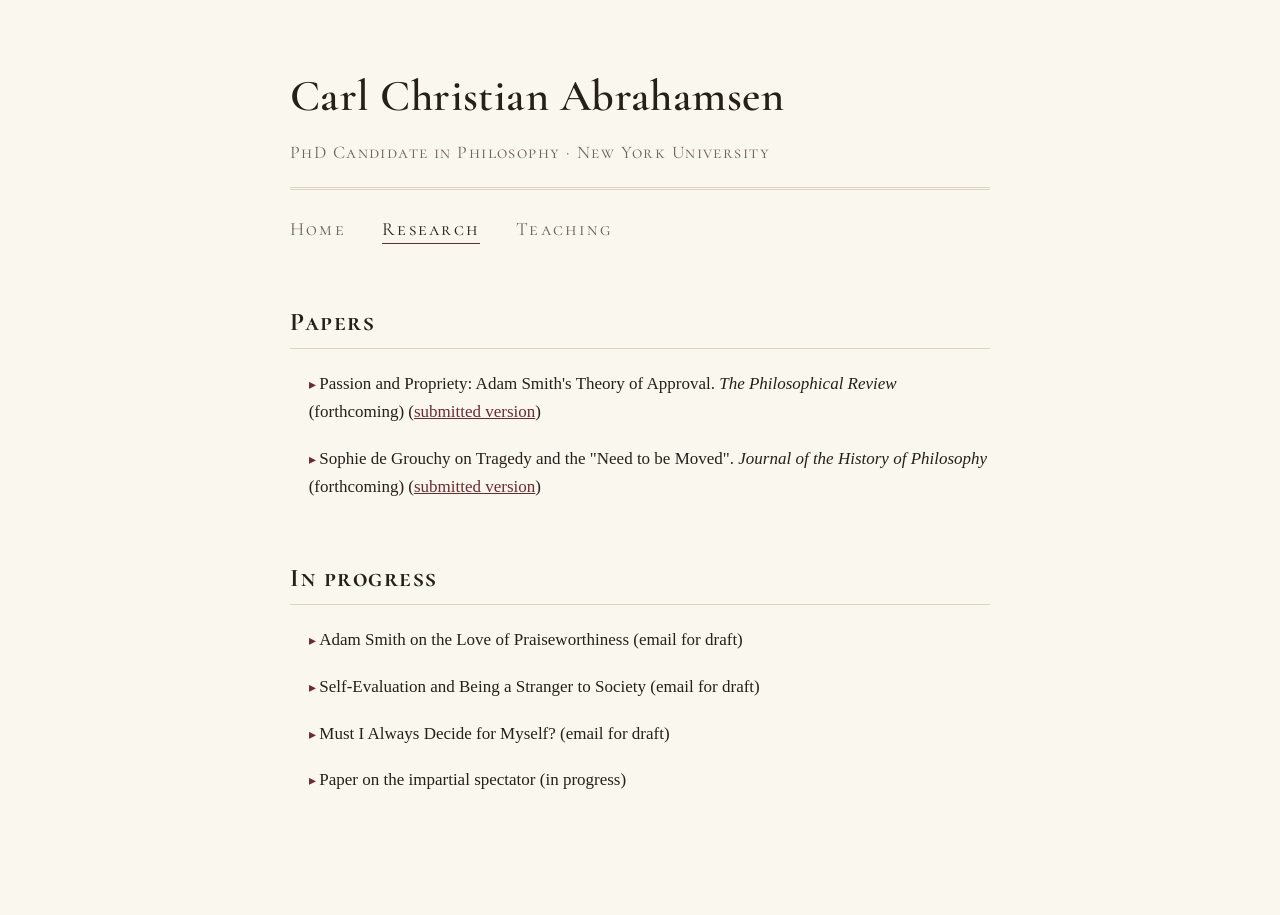
==== research.html @ 4294d1a7 "Add files via upload" ====
<!DOCTYPE html>
<html lang="en">
<head>
<meta charset="UTF-8">
<meta name="viewport" content="width=device-width, initial-scale=1">
<title>Research &middot; Carl Christian Abrahamsen</title>
<link rel="preconnect" href="https://fonts.googleapis.com">
<link rel="preconnect" href="https://fonts.gstatic.com" crossorigin>
<link href="https://fonts.googleapis.com/css2?family=Cormorant+Garamond:ital,wght@0,400;0,600;1,400&display=swap" rel="stylesheet">
<link rel="stylesheet" href="style.css">
</head>
<body>

<div class="page">

  <header class="site-header">
    <h1 class="name">Carl Christian Abrahamsen</h1>
    <p class="role">PhD Candidate in Philosophy &middot; New York University</p>
    <hr class="rule">
    <nav class="site-nav">
      <a href="index.html">Home</a>
      <a href="research.html" class="active">Research</a>
      <a href="teaching.html">Teaching</a>
    </nav>
  </header>

  <h2 class="section">Papers</h2>

  <details>
    <summary>Passion and Propriety: Adam Smith's Theory of Approval. <i>The Philosophical Review</i> (forthcoming) (<a href="PandP.pdf" target="_blank">submitted version</a>)</summary>
    <p>For sentimentalists like Hume, the most basic objects of our
    approval are actions or character traits that cause pleasure. But Adam
    Smith instead takes as the fundamental object of approval the <i>propriety</i> of
    sentiments: a sentiment's being &lsquo;suited&rsquo; and &lsquo;proportionate&rsquo; to its cause.
    Yet he is not particularly clear about what it is for a sentiment to match an
    object in this way. Moreover, extant interpretations are unsatisfying,
    because they generally fail to make sense of Smith's claim that, in judging
    of your sentiment's propriety, I use my own sentiment as a &ldquo;rule or canon&rdquo;
    for yours (TMS I.i.iii.9). This article provides a novel account of Smithian
    propriety, based on the idea that Smith sees our sentiments as
    representations of value. Sentimental propriety, on this account, is a kind
    of <i>representational correctness</i>; I judge your sentiment to be proper just
    insofar as I share your sentimental perspective on the relevant object.</p>
  </details>

  <details>
    <summary>Sophie de Grouchy on Tragedy and the "Need to be Moved". <i>Journal of the History of Philosophy</i> (forthcoming) (<a href="NtbM.pdf" target="_blank">submitted version</a>)</summary>
    <p>Sophie de Grouchy discusses tragedy, or more broadly, &ldquo;spectacles
    of suffering,&rdquo; at length as part of her theory of sympathy and human psychology.
    Yet her account of tragedy, centered around an appeal to our &ldquo;need to be moved,&rdquo;
    is elusive, and there has been relatively little discussion of it in the secondary
    literature. I reconstruct this account by placing it in the context of Grouchy's
    general physiological approach to human psychology, and, in particular, her
    discussion of the development of our faculties. Given this background, we can see
    the need to be moved as expressing the fact that we require strong emotions, both
    as adults and in childhood, in order to develop and maintain our capacities for
    feeling. I also argue that this kind of account constitutes a break with the standard
    eighteenth-century approach to tragedy, which is governed by the assumption that
    our experience of tragedy is overall pleasurable.</p>
  </details>

  <h2 class="section">In progress</h2>

  <details>
    <summary>Adam Smith on the Love of Praiseworthiness (email for draft)</summary>
    <p>For Smith, acting morally is acting with regard to what would garner approval from the perspective of the other. In this sense, Smith is part of an early modern ethical tradition that I call esteem theory, which makes the regard for esteem both the central moral motive and in some ways the ground of morality. Yet Smith is also sensitive to worries, from Rousseau and others, that the desire for esteem can degenerate into deference and deception. For this reason he is careful to distinguish between what he calls the love of praise and the love of praiseworthiness. I offer a new interpretation of the love of praiseworthiness, on which the love of praiseworthiness is the desire to be such that one can praise oneself. Central to this interpretation is a distinction between what I call the subject-sides and the object-sides of praise.</p>
  </details>

  <details>
    <summary>Self-Evaluation and Being a Stranger to Society (email for draft)</summary>
    <p>Abstract coming!</p>
  </details>

  <details>
    <summary>Must I Always Decide for Myself? (email for draft)</summary>
    <p>I can decide to do the dishes or strive to be kinder. Can I, in the same sense, decide for you to do the dishes or to strive be kinder? Orthodoxy in the philosophy of action holds that this is not the case: decisions and intentions are, in some sense, irreducibly first-personal. I show that the standard arguments for this view, from the control condition and the right-way-causation condition, all fail; there is no special causal connection that holds only between my decisions and my actions and not between my decisions and your actions.
    <br><br>
    Yet I do think there is a difference between the kind of practical-deliberative stance I can take towards my own actions and the ones I can take towards yours. This difference has to do with the sense in which decisions function as <i>reasons</i>. In the kind of second-personal cases we would ordinarily call &lsquo;deciding for others,&rsquo; you take my practical-deliberative attitude as a reason for acting; you do the dishes at least in part because I advised or commanded you to do so. But when I decide to do something myself, it is at least sometimes the case that I act from that decision <i>without</i> taking that decision itself as a reason for action. This feature can be obscured by the fact that many, if not most, of our ordinary decisions have a structure more like the second-personal case; our nature as temporally extended creatures means we must often relate to our earlier decisions as we do to advice or commands. Hence, while there is a core kind of practical-deliberative stance that is essentially first-personal, the ordinary notion of decision is not.</p>
  </details>

  <details>
    <summary>Paper on the impartial spectator (in progress)</summary>
    <p>The approval of the impartial spectator, for Smith, is the final and most authoritative &ldquo;measure&rdquo; of what is morally right. But what gives such authority to <i>impartiality</i> in particular? I offer a novel suggestion, namely that the authority of impartiality arises from the structure of our judgments of approval, which consists in seeing whether our sentiments can be shared with an other. The significance of impartiality lies in this connection to shareability; the approval of the impartial spectator is authoritative because it picks out those sentiments which are universally shareable, or what is equivalent, those sentiments which are shareable with the other as such. Notably, this interpretation conflicts with widespread &lsquo;Humean&rsquo; interpretations on which the impartial spectator is a conventionally established standard for our patterns of approval; on my reading, a commitment to the perspective of the impartial spectator is implicit in the very activity of self-evaluation.</p>
  </details>

</div>

</body>
</html>
---- style.css ----
:root {
  --paper: #FAF7EF;
  --ink: #262019;
  --ink-soft: #6E6558;
  --rule: #DDD3C0;
  --accent: #6E2A30;
  --accent-soft: #954D53;
  --max-width: 700px;
}

* { box-sizing: border-box; }

body {
  background: var(--paper);
  color: var(--ink);
  font-family: "Palatino Linotype", Palatino, "Palatino LT STD", Georgia, serif;
  font-size: 17px;
  line-height: 1.65;
  margin: 0;
  padding: 3.5em 1.5em 6em;
}

.page {
  max-width: var(--max-width);
  margin: 0 auto;
}

/* -- header -- */

header.site-header {
  margin-bottom: 2.2em;
  overflow: hidden; /* clear the floated portrait if present */
}

h1.name {
  font-family: "Cormorant Garamond", "Palatino Linotype", serif;
  font-size: 2.6em;
  font-weight: 600;
  letter-spacing: 0.01em;
  margin: 0;
  color: var(--ink);
}

p.role {
  font-family: "Cormorant Garamond", serif;
  font-variant: small-caps;
  letter-spacing: 0.08em;
  color: var(--ink-soft);
  font-size: 1.05em;
  margin: 0.3em 0 1.1em;
}

.rule {
  border: none;
  border-top: 1px solid var(--rule);
  border-bottom: 1px solid var(--rule);
  height: 3px;
  margin: 0 0 1.4em;
}

nav.site-nav {
  font-family: "Cormorant Garamond", serif;
  font-variant: small-caps;
  letter-spacing: 0.12em;
  font-size: 1.1em;
}

nav.site-nav a {
  color: var(--ink-soft);
  text-decoration: none;
  margin-right: 1.6em;
  padding-bottom: 3px;
}

nav.site-nav a:hover { color: var(--accent); }

nav.site-nav a.active {
  color: var(--ink);
  border-bottom: 1px solid var(--accent);
}

/* -- portrait -- */

.portrait {
  float: right;
  width: 180px;
  margin: 0 0 1em 2em;
  text-align: center;
}

.portrait img {
  width: 100%;
  border-radius: 3px;
  border: 1px solid var(--rule);
  display: block;
}

.portrait figcaption {
  font-style: italic;
  color: var(--ink-soft);
  font-size: 0.85em;
  margin-top: 0.5em;
}

/* -- body text -- */

p.lede::first-letter {
  font-family: "Cormorant Garamond", serif;
  font-size: 3.2em;
  float: left;
  line-height: 0.75;
  padding: 0.05em 0.08em 0 0;
  color: var(--accent);
}

a { color: var(--accent); }
a:hover { color: var(--accent-soft); }

h2.section {
  font-family: "Cormorant Garamond", serif;
  font-variant: small-caps;
  letter-spacing: 0.06em;
  font-size: 1.5em;
  color: var(--ink);
  border-bottom: 1px solid var(--rule);
  padding-bottom: 0.2em;
  margin-top: 2.2em;
}

/* -- abstracts -- */

details { margin-bottom: 1.1em; }

details summary {
  cursor: pointer;
  padding-left: 1.1em;
  list-style: none;
}

details summary::-webkit-details-marker { display: none; }

details summary::before {
  content: "▸ ";
  color: var(--accent);
  font-size: 0.85em;
}

details[open] summary::before {
  content: "▾ ";
  color: var(--accent);
  font-size: 0.85em;
}

details p {
  color: var(--ink-soft);
  margin: 0.6em 0 0 1.6em;
  padding-left: 0.6em;
  border-left: 2px solid var(--rule);
}

/* -- teaser list (home) -- */

ul.teaser-list { list-style: none; padding: 0; margin: 0.6em 0 0; }
ul.teaser-list li { margin-bottom: 0.8em; }
ul.teaser-list .venue { color: var(--ink-soft); font-size: 0.92em; }

/* -- teaching lists -- */

ul.plain-list { margin: 0.4em 0 1.4em; padding-left: 1.2em; }
ul.plain-list li { margin-bottom: 0.5em; }

/* -- footer -- */

footer.site-footer {
  margin-top: 3em;
  padding-top: 1em;
  border-top: 1px solid var(--rule);
  color: var(--ink-soft);
  font-size: 0.85em;
}

/* -- responsive -- */

@media (max-width: 520px) {
  body { padding: 2em 1.2em 4em; font-size: 16px; }
  h1.name { font-size: 2em; }
  .portrait { float: none; width: 140px; margin: 0 auto 1.4em; }
}

/* -- accessibility -- */

a:focus-visible, details summary:focus-visible, nav.site-nav a:focus-visible {
  outline: 2px solid var(--accent);
  outline-offset: 2px;
}
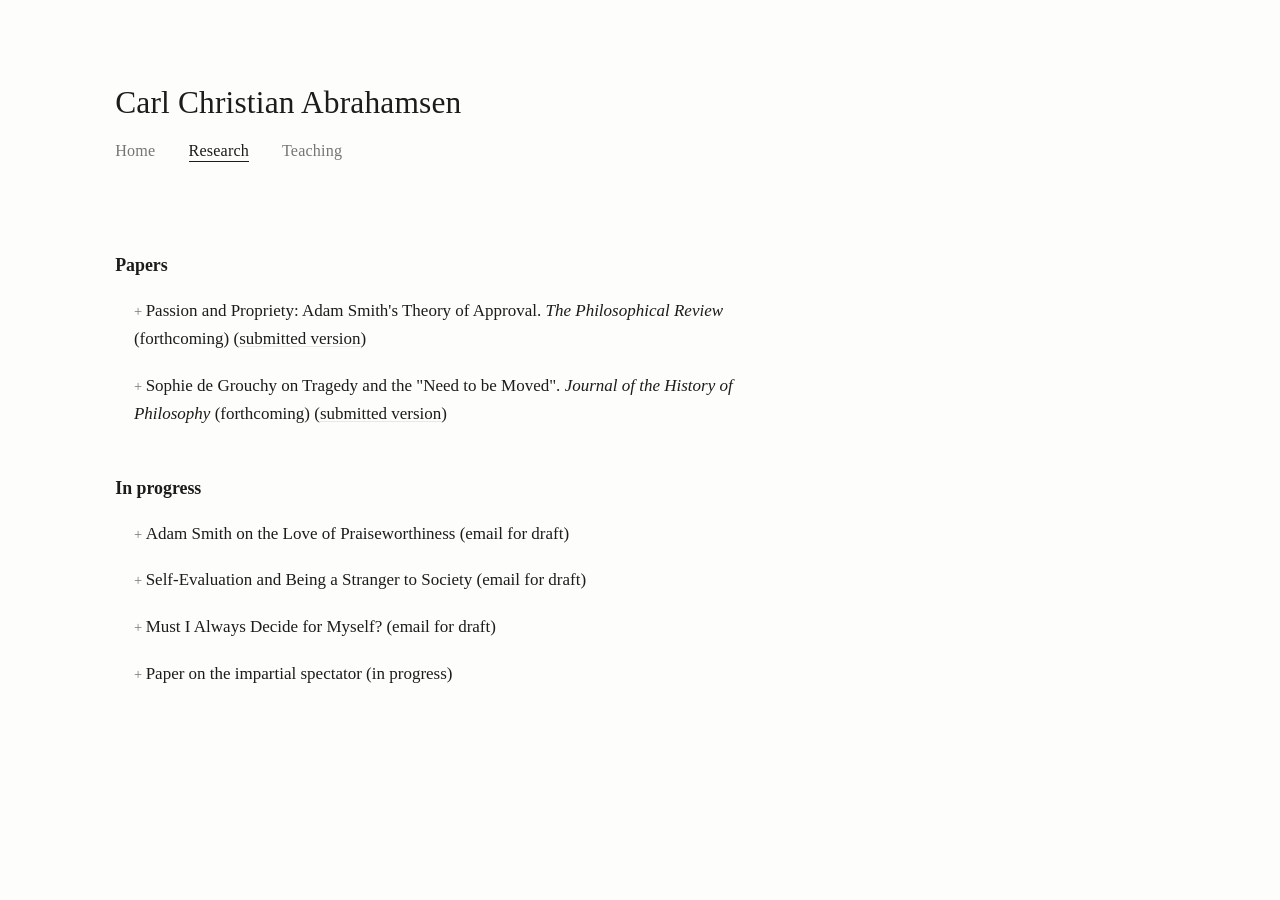
==== commit e4e368d2: "Update research.html" ====
--- a/research.html
+++ b/research.html
@@ -15,7 +15,6 @@
 
   <header class="site-header">
     <h1 class="name">Carl Christian Abrahamsen</h1>
-    <p class="role">PhD Candidate in Philosophy &middot; New York University</p>
     <hr class="rule">
     <nav class="site-nav">
       <a href="index.html">Home</a>
--- a/style.css
+++ b/style.css
@@ -1,11 +1,10 @@
 :root {
-  --paper: #FAF7EF;
-  --ink: #262019;
-  --ink-soft: #6E6558;
-  --rule: #DDD3C0;
-  --accent: #6E2A30;
-  --accent-soft: #954D53;
-  --max-width: 700px;
+  --paper: #FDFDFC;
+  --ink: #1C1C1A;
+  --ink-soft: #767671;
+  --rule: #EAE8E2;
+  --link: #1C1C1A;
+  --max-width: 640px;
 }
 
 * { box-sizing: border-box; }
@@ -17,114 +16,112 @@
   font-size: 17px;
   line-height: 1.65;
   margin: 0;
-  padding: 3.5em 1.5em 6em;
+  padding: 4.5em 1.5em 6em clamp(1.5em, 9vw, 8em);
 }
 
 .page {
   max-width: var(--max-width);
-  margin: 0 auto;
+  margin: 0;
 }
 
 /* -- header -- */
 
 header.site-header {
-  margin-bottom: 2.2em;
-  overflow: hidden; /* clear the floated portrait if present */
+  display: flex;
+  flex-direction: column;
+  margin-bottom: 3em;
+  overflow: hidden;
 }
 
 h1.name {
-  font-family: "Cormorant Garamond", "Palatino Linotype", serif;
-  font-size: 2.6em;
-  font-weight: 600;
-  letter-spacing: 0.01em;
+  font-family: inherit;
+  font-size: 1.85em;
+  font-weight: 400;
+  letter-spacing: 0.005em;
   margin: 0;
   color: var(--ink);
 }
 
 p.role {
-  font-family: "Cormorant Garamond", serif;
-  font-variant: small-caps;
-  letter-spacing: 0.08em;
+  font-family: inherit;
+  font-variant: normal;
+  letter-spacing: normal;
   color: var(--ink-soft);
-  font-size: 1.05em;
-  margin: 0.3em 0 1.1em;
+  font-size: 0.95em;
+  margin: 0.35em 0 1.6em;
+  margin: 0.35em 0 0;
 }
 
 .rule {
-  border: none;
-  border-top: 1px solid var(--rule);
-  border-bottom: 1px solid var(--rule);
-  height: 3px;
-  margin: 0 0 1.4em;
+  display: none;
 }
 
 nav.site-nav {
-  font-family: "Cormorant Garamond", serif;
-  font-variant: small-caps;
-  letter-spacing: 0.12em;
-  font-size: 1.1em;
+  font-family: inherit;
+  font-variant: normal;
+  letter-spacing: 0.01em;
+  font-size: 0.95em;
+  margin: 0.6em 0 2.2em;
 }
 
 nav.site-nav a {
   color: var(--ink-soft);
   text-decoration: none;
-  margin-right: 1.6em;
-  padding-bottom: 3px;
+  margin-right: 1.8em;
+  padding-bottom: 2px;
 }
 
-nav.site-nav a:hover { color: var(--accent); }
+nav.site-nav a:hover { color: var(--ink); }
 
 nav.site-nav a.active {
   color: var(--ink);
-  border-bottom: 1px solid var(--accent);
+  border-bottom: 1px solid var(--ink);
 }
 
 /* -- portrait -- */
 
 .portrait {
   float: right;
-  width: 180px;
+  width: 160px;
   margin: 0 0 1em 2em;
   text-align: center;
 }
 
 .portrait img {
   width: 100%;
-  border-radius: 3px;
-  border: 1px solid var(--rule);
+  border-radius: 2px;
   display: block;
 }
 
 .portrait figcaption {
   font-style: italic;
   color: var(--ink-soft);
-  font-size: 0.85em;
+  font-size: 0.82em;
   margin-top: 0.5em;
 }
 
 /* -- body text -- */
 
 p.lede::first-letter {
-  font-family: "Cormorant Garamond", serif;
-  font-size: 3.2em;
-  float: left;
-  line-height: 0.75;
-  padding: 0.05em 0.08em 0 0;
-  color: var(--accent);
+  font: inherit;
+  float: none;
+  color: inherit;
 }
 
-a { color: var(--accent); }
-a:hover { color: var(--accent-soft); }
+a { color: var(--link); text-decoration: underline; text-decoration-color: var(--rule); text-underline-offset: 2px; }
+a:hover { text-decoration-color: var(--ink); }
 
 h2.section {
-  font-family: "Cormorant Garamond", serif;
-  font-variant: small-caps;
-  letter-spacing: 0.06em;
-  font-size: 1.5em;
+  font-family: inherit;
+  font-variant: normal;
+  letter-spacing: normal;
+  font-weight: 600;
+  font-size: 1.05em;
   color: var(--ink);
-  border-bottom: 1px solid var(--rule);
-  padding-bottom: 0.2em;
-  margin-top: 2.2em;
+  border-bottom: none;
+  padding-bottom: 0;
+  margin-top: 2.6em;
+  margin-bottom: 0.9em;
 }
 
 /* -- abstracts -- */
@@ -140,39 +137,39 @@
 details summary::-webkit-details-marker { display: none; }
 
 details summary::before {
-  content: "▸ ";
-  color: var(--accent);
+  content: "+ ";
+  color: var(--ink-soft);
   font-size: 0.85em;
 }
 
 details[open] summary::before {
-  content: "▾ ";
-  color: var(--accent);
+  content: "\2212 ";
+  color: var(--ink-soft);
   font-size: 0.85em;
 }
 
 details p {
   color: var(--ink-soft);
   margin: 0.6em 0 0 1.6em;
-  padding-left: 0.6em;
-  border-left: 2px solid var(--rule);
+  padding-left: 0.9em;
+  border-left: 1px solid var(--rule);
 }
 
 /* -- teaser list (home) -- */
 
 ul.teaser-list { list-style: none; padding: 0; margin: 0.6em 0 0; }
-ul.teaser-list li { margin-bottom: 0.8em; }
-ul.teaser-list .venue { color: var(--ink-soft); font-size: 0.92em; }
+ul.teaser-list li { margin-bottom: 0.9em; }
+ul.teaser-list .venue { color: var(--ink-soft); font-size: 0.9em; font-style: italic; }
 
 /* -- teaching lists -- */
 
-ul.plain-list { margin: 0.4em 0 1.4em; padding-left: 1.2em; }
-ul.plain-list li { margin-bottom: 0.5em; }
+ul.plain-list { margin: 0.4em 0 1.6em; padding-left: 1.1em; }
+ul.plain-list li { margin-bottom: 0.55em; }
 
 /* -- footer -- */
 
 footer.site-footer {
-  margin-top: 3em;
+  margin-top: 3.5em;
   padding-top: 1em;
   border-top: 1px solid var(--rule);
   color: var(--ink-soft);
@@ -182,14 +179,14 @@
 /* -- responsive -- */
 
 @media (max-width: 520px) {
-  body { padding: 2em 1.2em 4em; font-size: 16px; }
-  h1.name { font-size: 2em; }
-  .portrait { float: none; width: 140px; margin: 0 auto 1.4em; }
+  body { padding: 2.5em 1.2em 4em; font-size: 16px; }
+  h1.name { font-size: 1.6em; }
+  .portrait { float: none; width: 130px; margin: 0 auto 1.6em; }
 }
 
 /* -- accessibility -- */
 
 a:focus-visible, details summary:focus-visible, nav.site-nav a:focus-visible {
-  outline: 2px solid var(--accent);
+  outline: 2px solid var(--ink);
   outline-offset: 2px;
 }
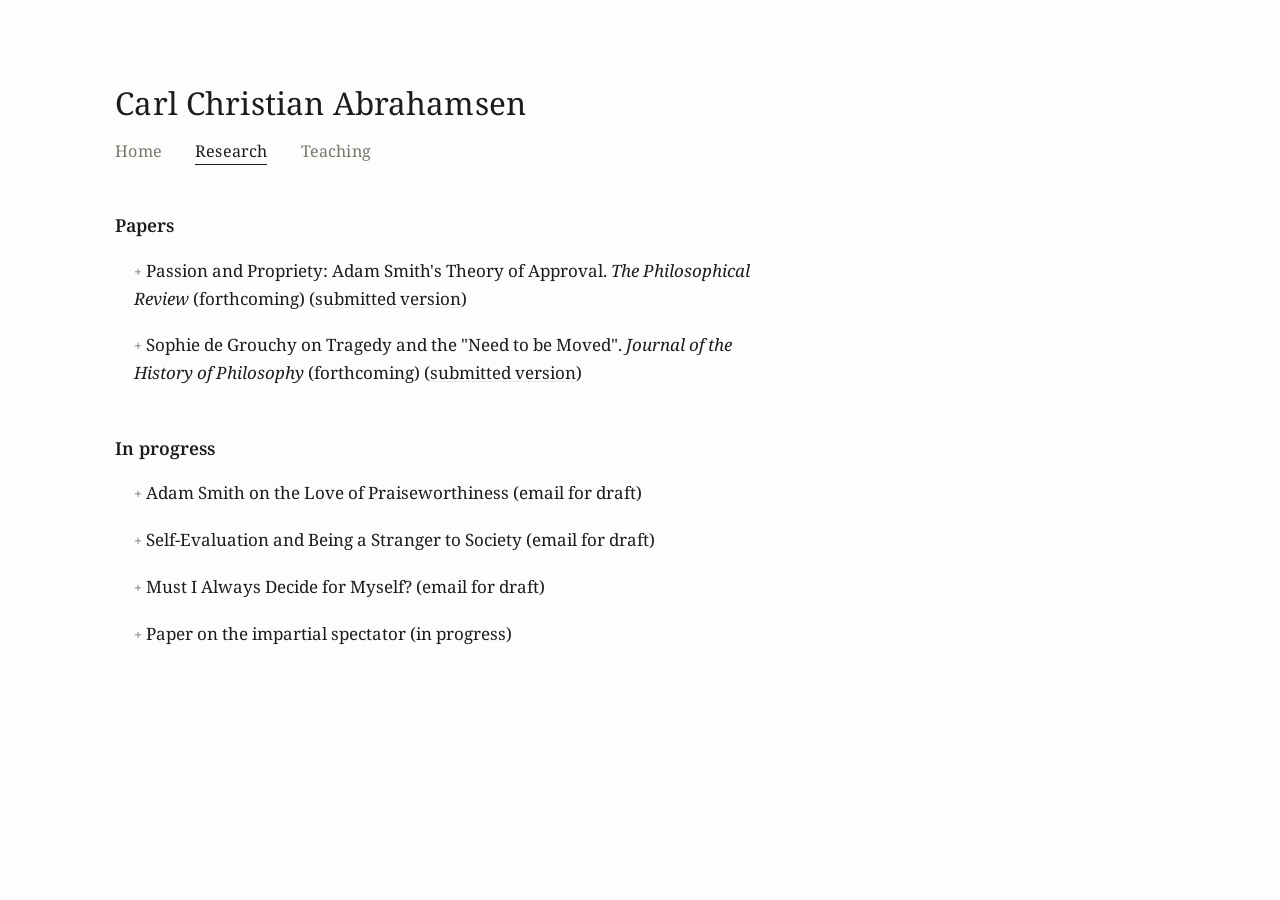
==== commit 382925fa: "Add files via upload" ====
--- a/research.html
+++ b/research.html
@@ -6,7 +6,7 @@
 <title>Research &middot; Carl Christian Abrahamsen</title>
 <link rel="preconnect" href="https://fonts.googleapis.com">
 <link rel="preconnect" href="https://fonts.gstatic.com" crossorigin>
-<link href="https://fonts.googleapis.com/css2?family=Cormorant+Garamond:ital,wght@0,400;0,600;1,400&display=swap" rel="stylesheet">
+<link href="https://fonts.googleapis.com/css2?family=Noto+Serif:ital,wght@0,400;0,600;1,400&display=swap" rel="stylesheet">
 <link rel="stylesheet" href="style.css">
 </head>
 <body>
--- a/style.css
+++ b/style.css
@@ -12,7 +12,7 @@
 body {
   background: var(--paper);
   color: var(--ink);
-  font-family: "Palatino Linotype", Palatino, "Palatino LT STD", Georgia, serif;
+  font-family: "Noto Serif", "Palatino Linotype", Palatino, Georgia, serif;
   font-size: 17px;
   line-height: 1.65;
   margin: 0;
@@ -29,7 +29,7 @@
 header.site-header {
   display: flex;
   flex-direction: column;
-  margin-bottom: 3em;
+  margin-bottom: 1.4em;
   overflow: hidden;
 }
 
@@ -44,12 +44,10 @@
 
 p.role {
   font-family: inherit;
-  font-variant: normal;
-  letter-spacing: normal;
+  font-style: italic;
   color: var(--ink-soft);
   font-size: 0.95em;
-  margin: 0.35em 0 1.6em;
-  margin: 0.35em 0 0;
+  margin: 2.4em 0 0;
 }
 
 .rule {
@@ -61,7 +59,7 @@
   font-variant: normal;
   letter-spacing: 0.01em;
   font-size: 0.95em;
-  margin: 0.6em 0 2.2em;
+  margin: 0.6em 0 0;
 }
 
 nav.site-nav a {
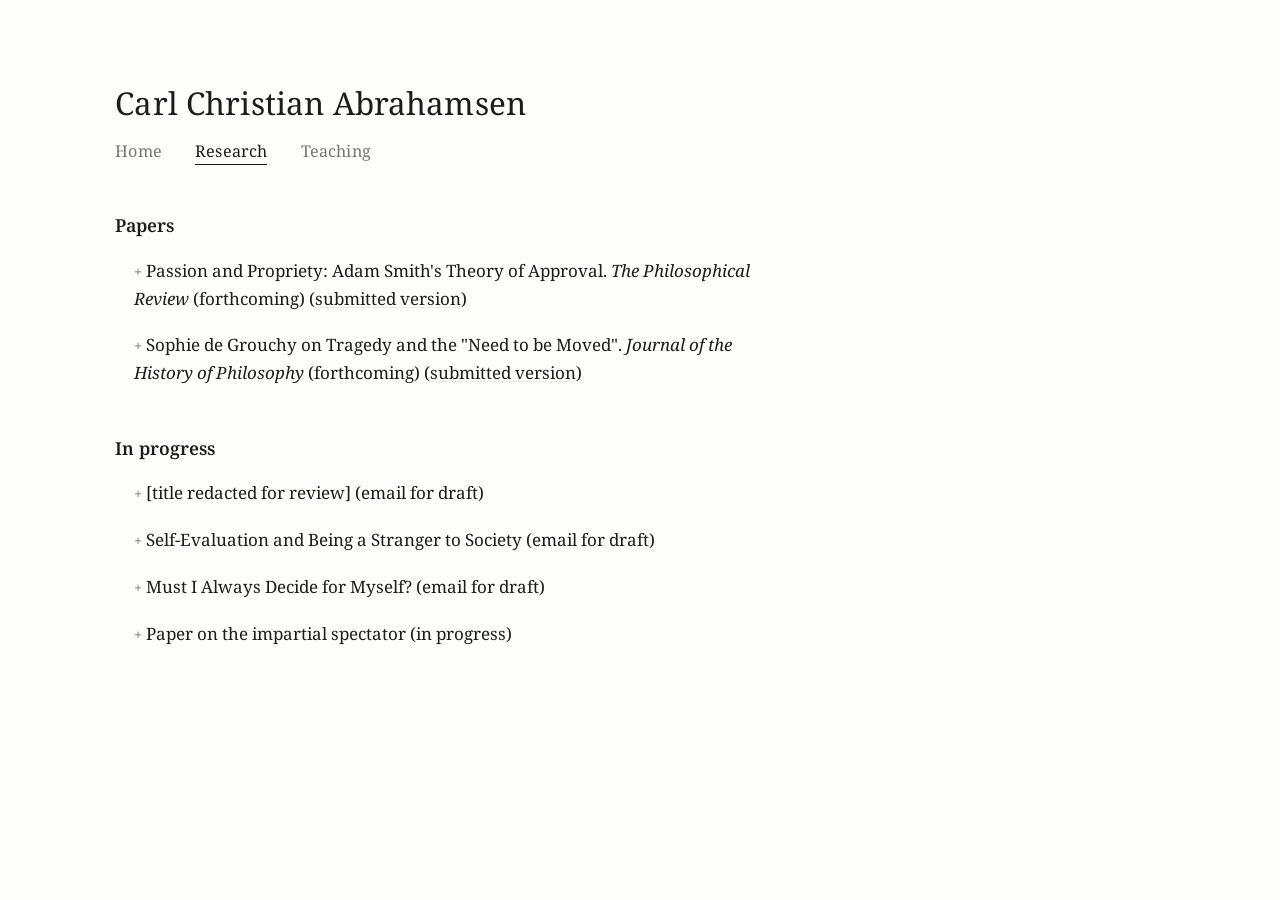
==== commit 29c5e5d6: "Update research.html" ====
--- a/research.html
+++ b/research.html
@@ -4,6 +4,12 @@
 <meta charset="UTF-8">
 <meta name="viewport" content="width=device-width, initial-scale=1">
 <title>Research &middot; Carl Christian Abrahamsen</title>
+<meta name="description" content="Research by Carl Christian Abrahamsen, PhD candidate in Philosophy at NYU, on Adam Smith, sentimentalism, and the history of modern philosophy, including published papers and work in progress.">
+<link rel="canonical" href="https://ccabrahamsen.com/research.html">
+<meta property="og:type" content="website">
+<meta property="og:title" content="Research &middot; Carl Christian Abrahamsen">
+<meta property="og:description" content="Papers and work in progress on Adam Smith, sentimentalism, and the history of modern philosophy.">
+<meta property="og:url" content="https://ccabrahamsen.com/research.html">
 <link rel="preconnect" href="https://fonts.googleapis.com">
 <link rel="preconnect" href="https://fonts.gstatic.com" crossorigin>
 <link href="https://fonts.googleapis.com/css2?family=Noto+Serif:ital,wght@0,400;0,600;1,400&display=swap" rel="stylesheet">
@@ -61,7 +67,7 @@
   <h2 class="section">In progress</h2>
 
   <details>
-    <summary>Adam Smith on the Love of Praiseworthiness (email for draft)</summary>
+    <summary>[title redacted for review] (email for draft)</summary>
     <p>For Smith, acting morally is acting with regard to what would garner approval from the perspective of the other. In this sense, Smith is part of an early modern ethical tradition that I call esteem theory, which makes the regard for esteem both the central moral motive and in some ways the ground of morality. Yet Smith is also sensitive to worries, from Rousseau and others, that the desire for esteem can degenerate into deference and deception. For this reason he is careful to distinguish between what he calls the love of praise and the love of praiseworthiness. I offer a new interpretation of the love of praiseworthiness, on which the love of praiseworthiness is the desire to be such that one can praise oneself. Central to this interpretation is a distinction between what I call the subject-sides and the object-sides of praise.</p>
   </details>
 
--- a/style.css
+++ b/style.css
@@ -44,7 +44,6 @@
 
 p.role {
   font-family: inherit;
-  font-style: italic;
   color: var(--ink-soft);
   font-size: 0.95em;
   margin: 2.4em 0 0;
@@ -76,12 +75,20 @@
   border-bottom: 1px solid var(--ink);
 }
 
-/* -- portrait -- */
+/* -- bio layout -- */
+
+.bio-layout {
+  display: grid;
+  grid-template-columns: 460px 500px;
+  column-gap: 5em;
+  align-items: start;
+}
+
+.bio-text {
+  min-width: 0;
+}
 
 .portrait {
-  float: right;
-  width: 160px;
-  margin: 0 0 1em 2em;
   text-align: center;
 }
 
@@ -98,6 +105,46 @@
   margin-top: 0.5em;
 }
 
+/* -- teaching layout -- */
+
+.teaching-layout {
+  display: grid;
+  grid-template-columns: 460px 500px;
+  column-gap: 5em;
+  align-items: start;}
+
+.teaching-text {
+  width: 460px;
+}
+
+.teaching-text h2.section {
+  margin-top: 1.2em;
+}
+
+.teaching-text h3.section {
+  margin-top: 0em;
+}
+
+.portrait-wide {
+  top: 1.2em;
+  left: 380px;
+  width: 320px;
+  text-align: center;
+}
+
+.portrait-wide img {
+  width: 100%;
+  border-radius: 2px;
+  display: block;
+}
+
+.portrait-wide figcaption {
+  font-style: italic;
+  color: var(--ink-soft);
+  font-size: 0.82em;
+  margin-top: 0.5em;
+}
+
 /* -- body text -- */
 
 p.lede::first-letter {
@@ -120,6 +167,7 @@
   padding-bottom: 0;
   margin-top: 2.6em;
   margin-bottom: 0.9em;
+  clear: right;
 }
 
 /* -- abstracts -- */
@@ -179,7 +227,12 @@
 @media (max-width: 520px) {
   body { padding: 2.5em 1.2em 4em; font-size: 16px; }
   h1.name { font-size: 1.6em; }
-  .portrait { float: none; width: 130px; margin: 0 auto 1.6em; }
+  .bio-layout { display: block; }
+  .portrait { width: 130px; margin: 0 auto 1.6em; }
+  .teaching-layout { position: static; }
+  .teaching-text { width: auto; }
+  .portrait-wide { position: static; width: 180px; margin: 0 auto 1.6em; }
+  .teaching-text h2.section { margin-top: 2.6em; }
 }
 
 /* -- accessibility -- */
